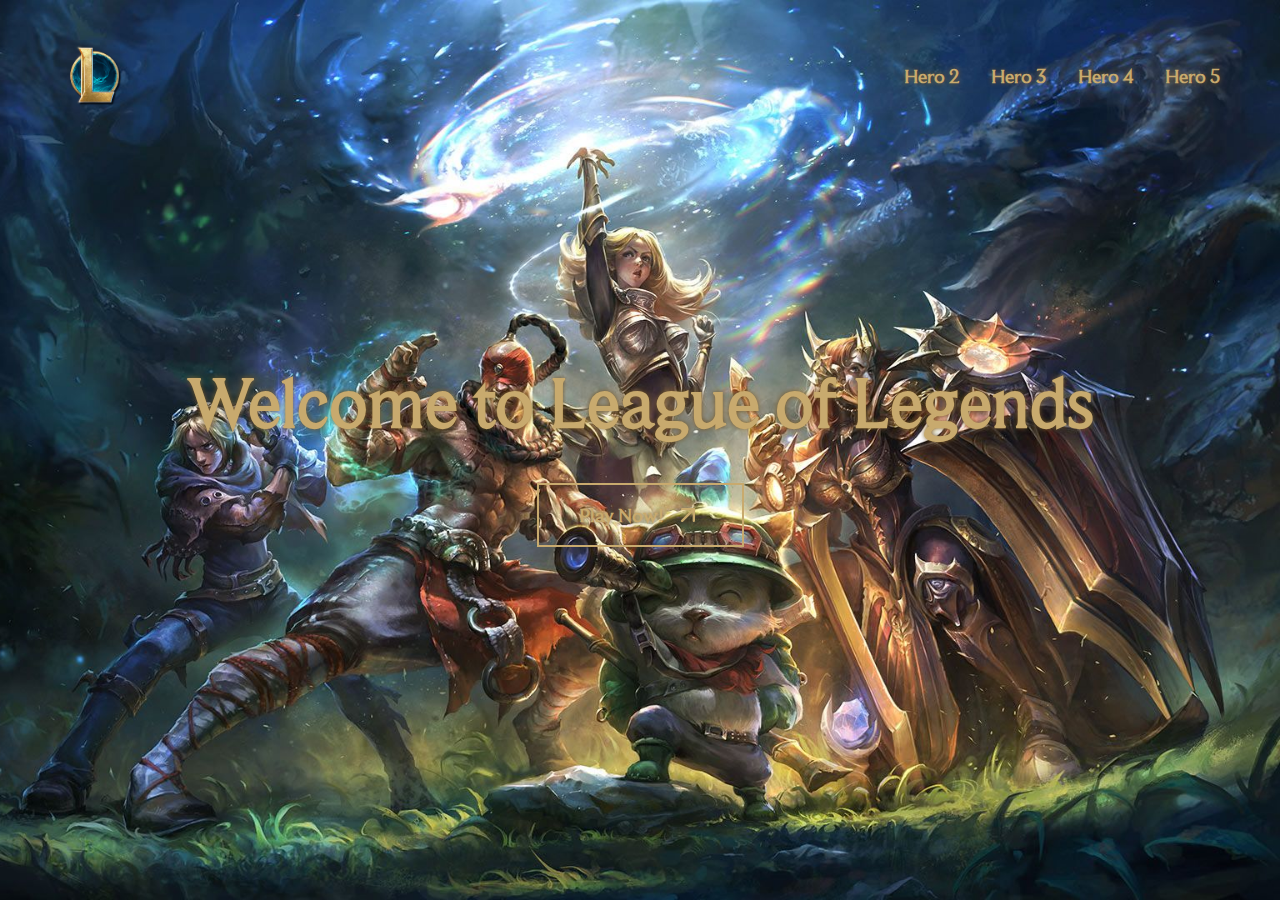
==== index.html @ 157e6fbb "Finished: - Landing Page (Hero#1) - Pages Hero 2 & 3" ====
<!DOCTYPE html>
<html lang="en">
<head>
    <meta charset="UTF-8">
    <meta http-equiv="X-UA-Compatible" content="IE=edge">
    <meta name="viewport" content="width=device-width, initial-scale=1.0">
    <link rel="stylesheet" href="./assets/css/style.css">
    <title>Landing Page Hero Section</title>
</head>
<body>
    <header class="header">
        <nav class="nav">
            <div class="logo">
                <img src="./assets/img/lol-logo.png" alt="league-of-legends-logo" class="lol-logo">
            </div>
            <div class="hamburger-menu">
                <button class="burger" data-state="closed">
                  <span></span>
                  <span></span>
                  <span></span>
                </button>
              </div>
            <ul class="nav--list" data-state="closed">
                <li class="nav--item"><a href="./pages/hero-two/index.html" class="link">Hero 2</a> </li>
                <li class="nav--item"><a href="./pages/hero-three/index.html" class="link">Hero 3</a> </li>
                <li class="nav--item"><a href="./pages/hero-four/index.html" class="link">Hero 4</a> </li>
                <li class="nav--item"><a href="./pages/hero-five/index.html" class="link">Hero 5</a> </li>
            </ul>
        </nav>
    </header>
    <div class="main">
        <section class="hero">
            <div class="container">
                <h1 class="title text-center">Welcome to League of Legends</h1>
                <a href="#" class="btn">Play Now! <svg width="28" height="28" viewBox="0 0 24 24" fill="none" xmlns="http://www.w3.org/2000/svg">
                    <path d="M7 17L17 7" stroke="#C8AA6E" stroke-width="2" stroke-linecap="round" stroke-linejoin="round"/>
                    <path d="M7 7H17V17" stroke="#C8AA6E" stroke-width="2" stroke-linecap="round" stroke-linejoin="round"/>
                    </svg>
                    </a>
            </div>
        </section>
    </div>
    <script src="./assets/js/script.js"></script>
</body>
</html>
---- assets/css/style.css ----
@import url("https://fonts.googleapis.com/css2?family=Inter:wght@400;500;700&display=swap");

@font-face {
    font-family: "Beaufort";
    src: url(../font/BeaufortforLOL-Regular.ttf) format("truetype");
    font-weight: normal;
    font-style: normal;
}

* {
    box-sizing: border-box;
    padding: 0;
    margin: 0;
}

html {
    scroll-behavior: smooth;
}

body {
    margin: 0;
    font-family: "Beaufort", sans-serif;
    font-size: 20px;
    color: #000;
}

h1, h2, h3, h4 {
    color: #000;
    font-weight: 400;
}

ul {
    list-style: none;
}

a {
    text-decoration: none;
}

img {
    max-width: 100%;
    height: auto;
}

.section {
    padding: 2rem 0 4rem;
}

.container {
    max-width: 992px;
    margin-left: 12px;
    margin-right: 12px;
}

.grid {
    display: grid;
    gap: 1.5rem;
}

.text-center {
    text-align: center;
}

nav.nav {
    position: absolute;
}

section.hero {
    height: 100vh;
}

section.hero > div {
    display: flex;
    align-items: center;
    justify-content: center;
    flex-direction: column;
    height: 100%;
    margin: 0 auto;
}

section.hero {
    background-image: url(../img/lol-background.jpg);
    background-repeat: no-repeat;
    background-position: center;
    background-size: cover;
}

nav.nav {
    display: flex;
    justify-content: space-between;
    align-items: center;
    width: 100%;
    color: #fff;
}

ul.nav--list {
    display: flex;
}

li.nav--item {
    font-weight: 600;
    font-size: 16px;
    line-height: 24px;
    margin-left: 32px;
}

nav.nav {
    padding-left: 60px;
    padding-right: 60px;
    padding-top: 40px;
}

.logo {
    display: flex;
    font-weight: bold;
    font-size: 24px;
    line-height: 29px;
    height: auto;
    width: 70px;
}

li.nav--item a {
    color: #C8AA6E;
    text-shadow: 0 0 5px #785A28;
}

li.nav--item a:hover {
    text-decoration: underline;
}

h1.title {
    font-weight: bold;
    font-size: 72px;
    line-height: 96px;
    color: #C8AA6E;
    text-shadow: 0 0 5px #785A28;
    margin-bottom: 34px;
}

.text-center {
    text-align: center;
}

a.btn {
    display: flex;
    align-items: center;
    padding: 16px 40px;
    color: #C8AA6E;
    text-shadow: 0 0 5px #785A28;
    border: 2px solid #C8AA6E;
    font-weight: 600;
    font-size: 20px;
    line-height: 24px;
    transition: all 0.3s;
}

a.btn svg {
    margin-left: 10px;
}

a.btn:hover {
    background: #785b2893;
}
.hamburger-menu {
    display: none;
}
@media screen and (min-width: 768px) {

    li.nav--item a {
        display: inline-block;
        position: relative;
        text-decoration: none;
        font-size: 20px;
      }

      li.nav--item a:hover{
        text-decoration: none;
      }

      li.nav--item a:after {
        content: "";
        display: block;
        position: absolute;
        width: 0;
        bottom: 0;
        height: 2px;
        margin: -5px 0;
        left: 0;
        background-color: #F0E6D2;
        transition: all 0.4s ease-in 0s;
      }

      li.nav--item a:hover:after {
        width: 100%;
      }
}
@media screen and (max-width: 768px) {

    h1.title {
        font-size: 32px;
        line-height: 42px;
    }

    .hamburger-menu {
        display: block;
        position: relative;
        top: 0;
        left: 0;
        z-index: 10001;
    }

    .hamburger-menu button {
        position: relative;
        width: 30px;
        height: 22px;
        border: none;
        background: none;
        padding: 0;
        cursor: pointer;
        outline: none;
    }

    .hamburger-menu button span {
        position: absolute;
        height: 3px;
        background: #000;
        width: 100%;
        left: 0px;
        top: 0px;
        transition: 0.1s ease-in;
    }

    .hamburger-menu button span {
        background: #C8AA6E;
    }

    .burger[data-state="open"] span {
        background: #C8AA6E    ;
    }

    .hamburger-menu button span:nth-child(2) {
        top: 9px;
    }

    .hamburger-menu button span:nth-child(3) {
        top: 18px;
    }

    .hamburger-menu [data-state="open"] span:first-child {
        transform: rotate(45deg);
        top: 10px;
    }

    .hamburger-menu [data-state="open"] span:nth-child(2) {
        width: 0%;
        opacity: 0;
    }

    .hamburger-menu [data-state="open"] span:nth-child(3) {
        transform: rotate(-45deg);
        top: 10px;
    }

    ul.nav--list {
        position: absolute;
        transition: all 0.5s;
        opacity: 0;
        visibility: hidden;
        transform: translateY(-100%);
    }

    ul.nav--list li {
        transition: all 0.9s;
        opacity: 0;
        transform: translateY(-100%);
    }

    ul.nav--list[data-state="open"] {
        opacity: 1;
        visibility: visible;
        pointer-events: all;
        transform: translateY(0);
    }

    ul.nav--list[data-state="open"] li {
        transition-delay: 0.3s;
        transform: translateY(0);
        opacity: 1;
    }

    ul.nav--list {
        display: flex;
        flex-wrap: wrap;
        justify-content: center;
        align-content: center;
        align-items: center;
        text-align: center;
        background: #0A1428;
        padding: 20px;
        top: 0;
        left: 0;
        width: 100%;
        height: 100vh;
    }

    li.nav--item {
        margin: 14px;
    }

    li.nav--item a {
        color: #F0E6D2;
        background-color: #C8AA6E;
        padding: 8px 20px;
        border: 1px solid #C8AA6E;
        box-shadow: 0 0 10px 2px #C8AA6E;
    }
}
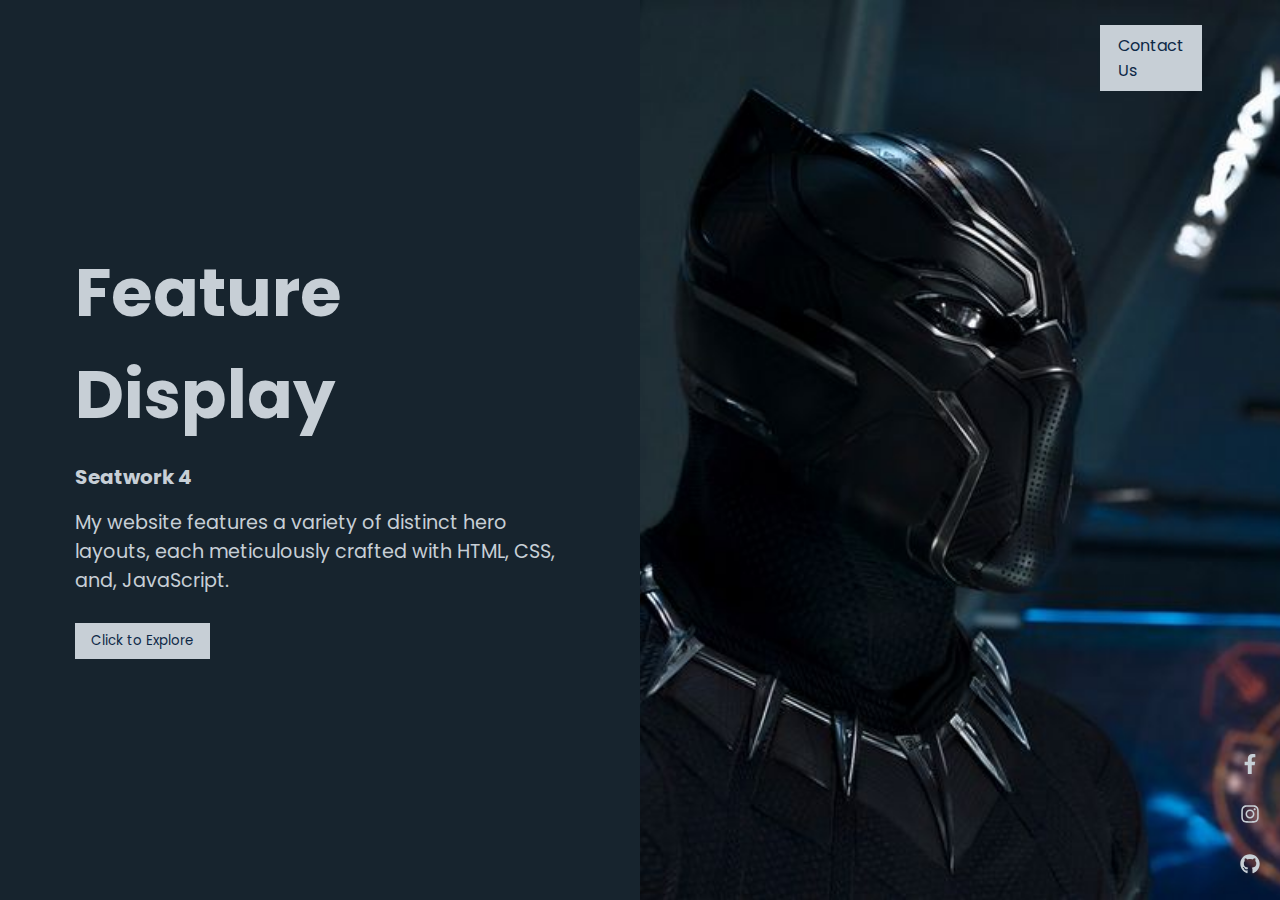
==== commit b54e6489: "Finished hero section 4 and 5. Added hover animations on buttons." ====
--- a/index.html
+++ b/index.html
@@ -4,42 +4,61 @@
     <meta charset="UTF-8">
     <meta http-equiv="X-UA-Compatible" content="IE=edge">
     <meta name="viewport" content="width=device-width, initial-scale=1.0">
+    <title>Landing Page Hero Section</title>
+    <link rel="preconnect" href="https://fonts.googleapis.com">
+    <link rel="preconnect" href="https://fonts.gstatic.com" crossorigin>
+    <link href="https://fonts.googleapis.com/css2?family=Poppins:wght@500&display=swap" rel="stylesheet">
     <link rel="stylesheet" href="./assets/css/style.css">
-    <title>Landing Page Hero Section</title>
 </head>
 <body>
+    <nav class="navbar">
+        <div class="menu_right">
+            <a href="https://youtu.be/J1Ip2sC_lss?si=FkFZ1HK16NQGII-s" class="btn-contact sm-hidden">Contact Us</a>
+        </div>
+    </nav>
+
     <header class="header">
-        <nav class="nav">
-            <div class="logo">
-                <img src="./assets/img/lol-logo.png" alt="league-of-legends-logo" class="lol-logo">
+        <div class="text-content">
+            <div class="main-text">
+                <h1>Feature Display</h1>
+                <h5>Seatwork 4</h5>
+                <p>My website features a variety of distinct hero layouts, 
+                    each meticulously crafted with HTML, CSS, and, JavaScript.</p>
+                <a href="./pages/hero-two/index.html"><button>Click to Explore</button></a>
             </div>
-            <div class="hamburger-menu">
-                <button class="burger" data-state="closed">
-                  <span></span>
-                  <span></span>
-                  <span></span>
-                </button>
-              </div>
-            <ul class="nav--list" data-state="closed">
-                <li class="nav--item"><a href="./pages/hero-two/index.html" class="link">Hero 2</a> </li>
-                <li class="nav--item"><a href="./pages/hero-three/index.html" class="link">Hero 3</a> </li>
-                <li class="nav--item"><a href="./pages/hero-four/index.html" class="link">Hero 4</a> </li>
-                <li class="nav--item"><a href="./pages/hero-five/index.html" class="link">Hero 5</a> </li>
-            </ul>
-        </nav>
+        </div>
+
+        <div class="img-box">
+            <img src="./assets/img/blackpanther.jpg" alt="">
+            <div class="social-icon">
+                <ul class="social-menu">
+                    <li class="icon-list">
+                        <a href="">
+                            <svg xmlns="http://www.w3.org/2000/svg" viewBox="0 0 320 512">
+                                <path
+                                    d="M279.14 288l14.22-92.66h-88.91v-60.13c0-25.35 12.42-50.06 52.24-50.06h40.42V6.26S260.43 0 225.36 0c-73.22 0-121.08 44.38-121.08 124.72v70.62H22.89V288h81.39v224h100.17V288z" />
+                            </svg>
+                        </a>
+                    </li>
+                    <li class="icon-list">
+                        <a href="">
+                            <svg xmlns="http://www.w3.org/2000/svg" viewBox="0 0 448 512">
+                                <path
+                                    d="M224.1 141c-63.6 0-114.9 51.3-114.9 114.9s51.3 114.9 114.9 114.9S339 319.5 339 255.9 287.7 141 224.1 141zm0 189.6c-41.1 0-74.7-33.5-74.7-74.7s33.5-74.7 74.7-74.7 74.7 33.5 74.7 74.7-33.6 74.7-74.7 74.7zm146.4-194.3c0 14.9-12 26.8-26.8 26.8-14.9 0-26.8-12-26.8-26.8s12-26.8 26.8-26.8 26.8 12 26.8 26.8zm76.1 27.2c-1.7-35.9-9.9-67.7-36.2-93.9-26.2-26.2-58-34.4-93.9-36.2-37-2.1-147.9-2.1-184.9 0-35.8 1.7-67.6 9.9-93.9 36.1s-34.4 58-36.2 93.9c-2.1 37-2.1 147.9 0 184.9 1.7 35.9 9.9 67.7 36.2 93.9s58 34.4 93.9 36.2c37 2.1 147.9 2.1 184.9 0 35.9-1.7 67.7-9.9 93.9-36.2 26.2-26.2 34.4-58 36.2-93.9 2.1-37 2.1-147.8 0-184.8zM398.8 388c-7.8 19.6-22.9 34.7-42.6 42.6-29.5 11.7-99.5 9-132.1 9s-102.7 2.6-132.1-9c-19.6-7.8-34.7-22.9-42.6-42.6-11.7-29.5-9-99.5-9-132.1s-2.6-102.7 9-132.1c7.8-19.6 22.9-34.7 42.6-42.6 29.5-11.7 99.5-9 132.1-9s102.7-2.6 132.1 9c19.6 7.8 34.7 22.9 42.6 42.6 11.7 29.5 9 99.5 9 132.1s2.7 102.7-9 132.1z" />
+                            </svg>
+                        </a>
+                    </li>
+                    <li class="icon-list">
+                        <a href="https://github.com/aymliekTT">
+                            <svg xmlns="http://www.w3.org/2000/svg" viewBox="0 0 496 512">
+                                <path 
+                                    d="M165.9 397.4c0 2-2.3 3.6-5.2 3.6-3.3 .3-5.6-1.3-5.6-3.6 0-2 2.3-3.6 5.2-3.6 3-.3 5.6 1.3 5.6 3.6zm-31.1-4.5c-.7 2 1.3 4.3 4.3 4.9 2.6 1 5.6 0 6.2-2s-1.3-4.3-4.3-5.2c-2.6-.7-5.5 .3-6.2 2.3zm44.2-1.7c-2.9 .7-4.9 2.6-4.6 4.9 .3 2 2.9 3.3 5.9 2.6 2.9-.7 4.9-2.6 4.6-4.6-.3-1.9-3-3.2-5.9-2.9zM244.8 8C106.1 8 0 113.3 0 252c0 110.9 69.8 205.8 169.5 239.2 12.8 2.3 17.3-5.6 17.3-12.1 0-6.2-.3-40.4-.3-61.4 0 0-70 15-84.7-29.8 0 0-11.4-29.1-27.8-36.6 0 0-22.9-15.7 1.6-15.4 0 0 24.9 2 38.6 25.8 21.9 38.6 58.6 27.5 72.9 20.9 2.3-16 8.8-27.1 16-33.7-55.9-6.2-112.3-14.3-112.3-110.5 0-27.5 7.6-41.3 23.6-58.9-2.6-6.5-11.1-33.3 2.6-67.9 20.9-6.5 69 27 69 27 20-5.6 41.5-8.5 62.8-8.5s42.8 2.9 62.8 8.5c0 0 48.1-33.6 69-27 13.7 34.7 5.2 61.4 2.6 67.9 16 17.7 25.8 31.5 25.8 58.9 0 96.5-58.9 104.2-114.8 110.5 9.2 7.9 17 22.9 17 46.4 0 33.7-.3 75.4-.3 83.6 0 6.5 4.6 14.4 17.3 12.1C428.2 457.8 496 362.9 496 252 496 113.3 383.5 8 244.8 8zM97.2 352.9c-1.3 1-1 3.3 .7 5.2 1.6 1.6 3.9 2.3 5.2 1 1.3-1 1-3.3-.7-5.2-1.6-1.6-3.9-2.3-5.2-1zm-10.8-8.1c-.7 1.3 .3 2.9 2.3 3.9 1.6 1 3.6 .7 4.3-.7 .7-1.3-.3-2.9-2.3-3.9-2-.6-3.6-.3-4.3 .7zm32.4 35.6c-1.6 1.3-1 4.3 1.3 6.2 2.3 2.3 5.2 2.6 6.5 1 1.3-1.3 .7-4.3-1.3-6.2-2.2-2.3-5.2-2.6-6.5-1zm-11.4-14.7c-1.6 1-1.6 3.6 0 5.9 1.6 2.3 4.3 3.3 5.6 2.3 1.6-1.3 1.6-3.9 0-6.2-1.4-2.3-4-3.3-5.6-2z"/>
+                            </svg>
+                        </a>
+                    </li>
+                </ul>
+            </div>
+        </div>
     </header>
-    <div class="main">
-        <section class="hero">
-            <div class="container">
-                <h1 class="title text-center">Welcome to League of Legends</h1>
-                <a href="#" class="btn">Play Now! <svg width="28" height="28" viewBox="0 0 24 24" fill="none" xmlns="http://www.w3.org/2000/svg">
-                    <path d="M7 17L17 7" stroke="#C8AA6E" stroke-width="2" stroke-linecap="round" stroke-linejoin="round"/>
-                    <path d="M7 7H17V17" stroke="#C8AA6E" stroke-width="2" stroke-linecap="round" stroke-linejoin="round"/>
-                    </svg>
-                    </a>
-            </div>
-        </section>
-    </div>
-    <script src="./assets/js/script.js"></script>
 </body>
-</html>+</html>
--- a/assets/css/style.css
+++ b/assets/css/style.css
@@ -1,317 +1,264 @@
-@import url("https://fonts.googleapis.com/css2?family=Inter:wght@400;500;700&display=swap");
-
-@font-face {
-    font-family: "Beaufort";
-    src: url(../font/BeaufortforLOL-Regular.ttf) format("truetype");
-    font-weight: normal;
-    font-style: normal;
-}
-
 * {
+    margin: 0;
+    padding: 0;
     box-sizing: border-box;
-    padding: 0;
-    margin: 0;
-}
-
-html {
-    scroll-behavior: smooth;
-}
-
-body {
-    margin: 0;
-    font-family: "Beaufort", sans-serif;
-    font-size: 20px;
-    color: #000;
-}
-
-h1, h2, h3, h4 {
-    color: #000;
-    font-weight: 400;
-}
-
-ul {
-    list-style: none;
+    font-family: 'Poppins', sans-serif;
+}
+
+img {
+    width: 100%;
+    height: 100%;
 }
 
 a {
     text-decoration: none;
 }
 
-img {
-    max-width: 100%;
-    height: auto;
-}
-
-.section {
-    padding: 2rem 0 4rem;
-}
-
-.container {
-    max-width: 992px;
-    margin-left: 12px;
-    margin-right: 12px;
-}
-
-.grid {
-    display: grid;
-    gap: 1.5rem;
-}
-
-.text-center {
-    text-align: center;
-}
-
-nav.nav {
-    position: absolute;
-}
-
-section.hero {
-    height: 100vh;
-}
-
-section.hero > div {
-    display: flex;
-    align-items: center;
-    justify-content: center;
-    flex-direction: column;
-    height: 100%;
-    margin: 0 auto;
-}
-
-section.hero {
-    background-image: url(../img/lol-background.jpg);
-    background-repeat: no-repeat;
-    background-position: center;
-    background-size: cover;
-}
-
-nav.nav {
+.navbar {
+    position: fixed;
+    width: 100%;
+    z-index: 1;
     display: flex;
     justify-content: space-between;
     align-items: center;
+    max-width: 1440px;
+    margin: auto;
+    padding: 20px 100px;
+    transition: all 1s ease;
+}
+
+.menu_left {
+    position: relative;
+    display: flex;
+    align-items: center;
+    gap: 55px;
+
+}
+
+.btn-contact {
+    display: flex;
+    border: none;
+    outline: none;
+    margin-left: 1000px;
+    margin-top: 5px;
+    padding: 8px 18px;
+    color: #0d2846;
+    background-color: #c7cfd6;
+    transition: all 0.3s ease;
+
+    &:hover {
+        transform: scale(1.1);
+        background-color: #0d2846;
+        color: #c7cfd6;
+    }
+}
+
+.menu-li .menu {
+    list-style: none;
+    display: flex;
+    gap: 30px;
     width: 100%;
-    color: #fff;
-}
-
-ul.nav--list {
-    display: flex;
-}
-
-li.nav--item {
-    font-weight: 600;
-    font-size: 16px;
-    line-height: 24px;
-    margin-left: 32px;
-}
-
-nav.nav {
-    padding-left: 60px;
-    padding-right: 60px;
-    padding-top: 40px;
-}
-
-.logo {
-    display: flex;
-    font-weight: bold;
-    font-size: 24px;
-    line-height: 29px;
-    height: auto;
-    width: 70px;
-}
-
-li.nav--item a {
-    color: #C8AA6E;
-    text-shadow: 0 0 5px #785A28;
-}
-
-li.nav--item a:hover {
-    text-decoration: underline;
-}
-
-h1.title {
-    font-weight: bold;
-    font-size: 72px;
-    line-height: 96px;
-    color: #C8AA6E;
-    text-shadow: 0 0 5px #785A28;
-    margin-bottom: 34px;
-}
-
-.text-center {
+}
+
+.menu-li .menu a {
+    text-decoration: none;
+    color: inherit;
+    font-size: 15px;
+}
+
+.header {
+    position: relative;
+    display: grid;
+    grid-template-columns: 1fr 1fr;
+    height: 100vh;
+    overflow: hidden;
+    background-color: #17242e;
+}
+
+.text-content {
+    padding: 0px 75px;
+    align-self: center;
+}
+
+.text-content .main-text h1 {
+    font-size: 4.2rem;
+    margin-bottom: 1rem;
+    color: #c7cfd6;
+}
+
+.text-content .main-text h5 {
+    font-size: 1.25rem;
+    margin-bottom: 1rem;
+    color: #c7cfd6;
+}
+
+.text-content .main-text p {
+    font-size: 1.2rem;
+    margin-bottom: 1.75rem;
+    color: #c7cfd6;
+}
+
+.text-content .main-text button {
+    border: none;
+    outline: none;
+    padding: 8px 16px;
+    color: #0d2846;
+    background-color: #c7cfd6;
+    cursor: pointer;
+    transition: all 0.3s ease;
+
+    &:hover {
+        transform: scale(1.1);
+        background-color: #0d2846;
+        color: #c7cfd6;
+    }
+}
+
+.img-box img {
+    object-fit: cover;
+}
+
+
+.social-icon {
+    position: absolute;
+    display: flex;
+    align-items: flex-end;
+    bottom: 0;
+    right: 0;
+}
+
+.social-menu {
+    padding: 0px 20px;
+}
+
+.icon-list {
+    list-style: none;
     text-align: center;
-}
-
-a.btn {
-    display: flex;
-    align-items: center;
-    padding: 16px 40px;
-    color: #C8AA6E;
-    text-shadow: 0 0 5px #785A28;
-    border: 2px solid #C8AA6E;
-    font-weight: 600;
-    font-size: 20px;
-    line-height: 24px;
-    transition: all 0.3s;
-}
-
-a.btn svg {
-    margin-left: 10px;
-}
-
-a.btn:hover {
-    background: #785b2893;
-}
-.hamburger-menu {
-    display: none;
-}
-@media screen and (min-width: 768px) {
-
-    li.nav--item a {
-        display: inline-block;
-        position: relative;
-        text-decoration: none;
-        font-size: 20px;
-      }
-
-      li.nav--item a:hover{
-        text-decoration: none;
-      }
-
-      li.nav--item a:after {
-        content: "";
+    margin: 15px 0px;
+    padding: 4px 0px;
+}
+
+.icon-list a svg {
+    width: 20px;
+    height: 20px;
+    fill: #c7cfd6;
+    transition: all 0.3s ease;
+
+    &:hover {
+        display: flex;
+        width: 35px;
+        height: 35px;
+        padding: 5px;
+        border-radius: 50%;
+        background-color: #17242e;
+    }
+}
+
+@media (max-width:900px) {
+    .sm-hidden {
+        display: none;
+    }
+
+    .lg-hidden {
         display: block;
-        position: absolute;
-        width: 0;
-        bottom: 0;
-        height: 2px;
-        margin: -5px 0;
+    }
+
+    .navbar {
+        padding: 10px 25px;
+    }
+
+    .menu-li {
+        position: fixed;
+        top: -550px;
+        left: 0px;
+        color: inherit;
+        background-color: #fff;
+        padding: 10px 25px;
+        width: 100%;
+        opacity: 0;
+        z-index: -1;
+        visibility: hidden;
+        transition: all 1s ease;
+        transform-origin: bottom;
+    }
+
+    .navbar.active {
+        background-color: #fff;
+    }
+
+    .menu-li.active {
         left: 0;
-        background-color: #F0E6D2;
-        transition: all 0.4s ease-in 0s;
-      }
-
-      li.nav--item a:hover:after {
-        width: 100%;
-      }
-}
-@media screen and (max-width: 768px) {
-
-    h1.title {
-        font-size: 32px;
-        line-height: 42px;
-    }
-
-    .hamburger-menu {
-        display: block;
-        position: relative;
-        top: 0;
-        left: 0;
-        z-index: 10001;
-    }
-
-    .hamburger-menu button {
-        position: relative;
-        width: 30px;
-        height: 22px;
-        border: none;
-        background: none;
-        padding: 0;
-        cursor: pointer;
-        outline: none;
-    }
-
-    .hamburger-menu button span {
-        position: absolute;
-        height: 3px;
-        background: #000;
-        width: 100%;
-        left: 0px;
-        top: 0px;
-        transition: 0.1s ease-in;
-    }
-
-    .hamburger-menu button span {
-        background: #C8AA6E;
-    }
-
-    .burger[data-state="open"] span {
-        background: #C8AA6E    ;
-    }
-
-    .hamburger-menu button span:nth-child(2) {
-        top: 9px;
-    }
-
-    .hamburger-menu button span:nth-child(3) {
-        top: 18px;
-    }
-
-    .hamburger-menu [data-state="open"] span:first-child {
-        transform: rotate(45deg);
-        top: 10px;
-    }
-
-    .hamburger-menu [data-state="open"] span:nth-child(2) {
-        width: 0%;
-        opacity: 0;
-    }
-
-    .hamburger-menu [data-state="open"] span:nth-child(3) {
-        transform: rotate(-45deg);
-        top: 10px;
-    }
-
-    ul.nav--list {
-        position: absolute;
-        transition: all 0.5s;
-        opacity: 0;
-        visibility: hidden;
-        transform: translateY(-100%);
-    }
-
-    ul.nav--list li {
-        transition: all 0.9s;
-        opacity: 0;
-        transform: translateY(-100%);
-    }
-
-    ul.nav--list[data-state="open"] {
+        top: 60px;
         opacity: 1;
         visibility: visible;
-        pointer-events: all;
-        transform: translateY(0);
-    }
-
-    ul.nav--list[data-state="open"] li {
-        transition-delay: 0.3s;
-        transform: translateY(0);
-        opacity: 1;
-    }
-
-    ul.nav--list {
+    }
+
+    .menu-li .menu {
+        flex-direction: column;
+        gap: 10px;
+        width: 100%;
+    }
+
+}
+
+@media (max-width:1200px) {
+    .text-content .main-text h1 {
+        font-size: 3rem;
+        margin-bottom: 0px;
+    }
+
+    .text-content .main-text p {
+        font-size: 1rem;
+        margin-bottom: 8px;
+    }
+}
+
+@media (max-width:900px) {
+    .header {
         display: flex;
-        flex-wrap: wrap;
-        justify-content: center;
-        align-content: center;
-        align-items: center;
-        text-align: center;
-        background: #0A1428;
-        padding: 20px;
-        top: 0;
-        left: 0;
+        align-items: flex-end;
+    }
+
+    .text-content {
+        color: #fff;
+        align-self: auto;
+        padding: 40px 40px;
+    }
+
+    .text-content .main-text h1 {
+        font-size: 2.5rem;
+        margin-bottom: 0.5rem;
+    }
+
+    .text-content .main-text h5 {
+        margin-bottom: 0.5rem;
+    }
+
+    .text-content .main-text p {
+        font-size: 1rem;
+        margin-bottom: 1.5rem;
+    }
+
+    .img-box {
+        position: absolute;
+        top: 0px;
+        z-index: -1;
+        left: 0px;
         width: 100%;
         height: 100vh;
     }
-
-    li.nav--item {
-        margin: 14px;
-    }
-
-    li.nav--item a {
-        color: #F0E6D2;
-        background-color: #C8AA6E;
-        padding: 8px 20px;
-        border: 1px solid #C8AA6E;
-        box-shadow: 0 0 10px 2px #C8AA6E;
-    }
-}
+}
+
+@media (max-width:500px) {
+    .text-content {
+        padding: 20px 15px;
+    }
+
+    .text-content .main-text h1 {
+        font-size: 2rem;
+    }
+
+    .social-icon {
+        display: none;
+    }
+}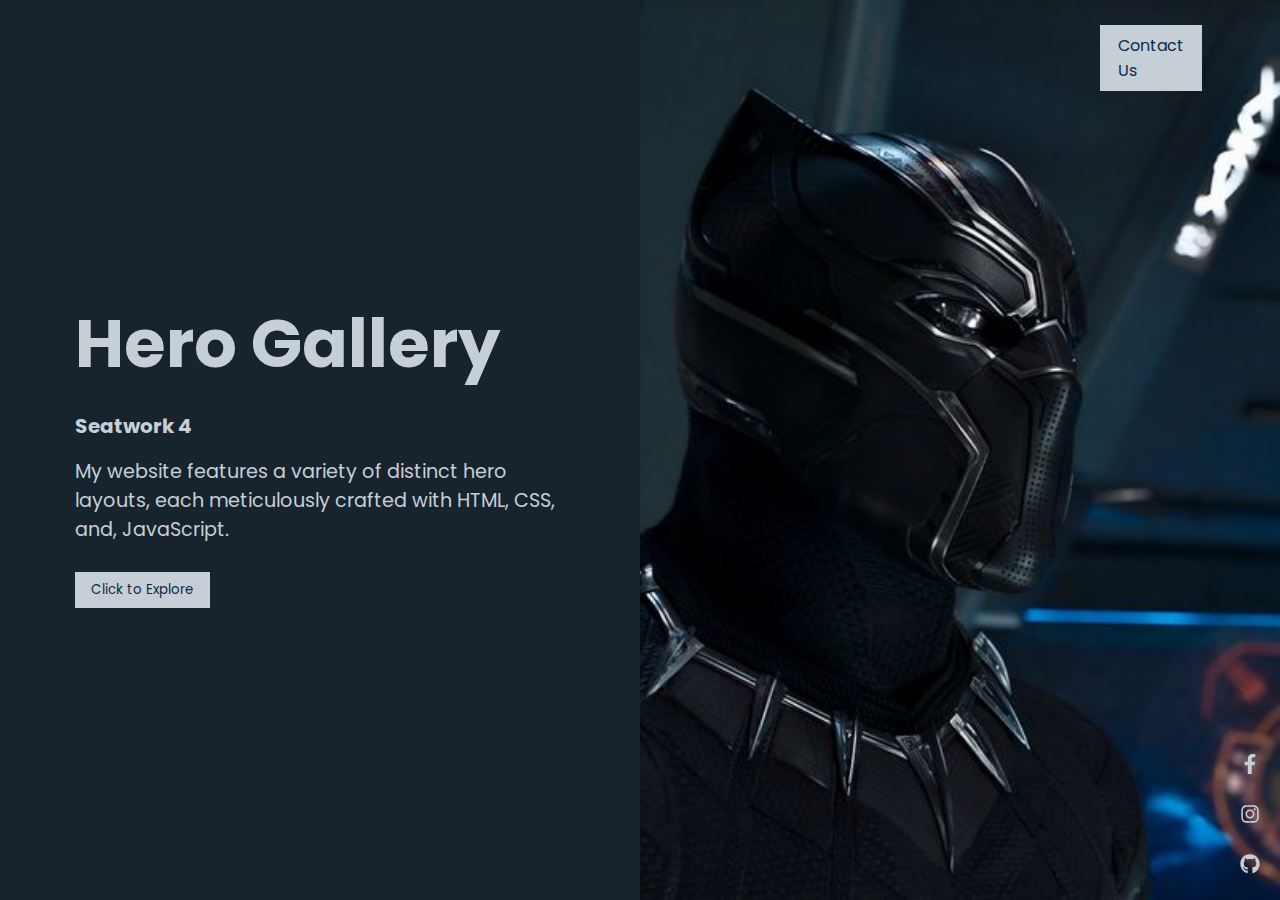
==== commit ac2df0f6: "Update index.html" ====
--- a/index.html
+++ b/index.html
@@ -20,7 +20,7 @@
     <header class="header">
         <div class="text-content">
             <div class="main-text">
-                <h1>Feature Display</h1>
+                <h1>Hero Gallery</h1>
                 <h5>Seatwork 4</h5>
                 <p>My website features a variety of distinct hero layouts, 
                     each meticulously crafted with HTML, CSS, and, JavaScript.</p>
